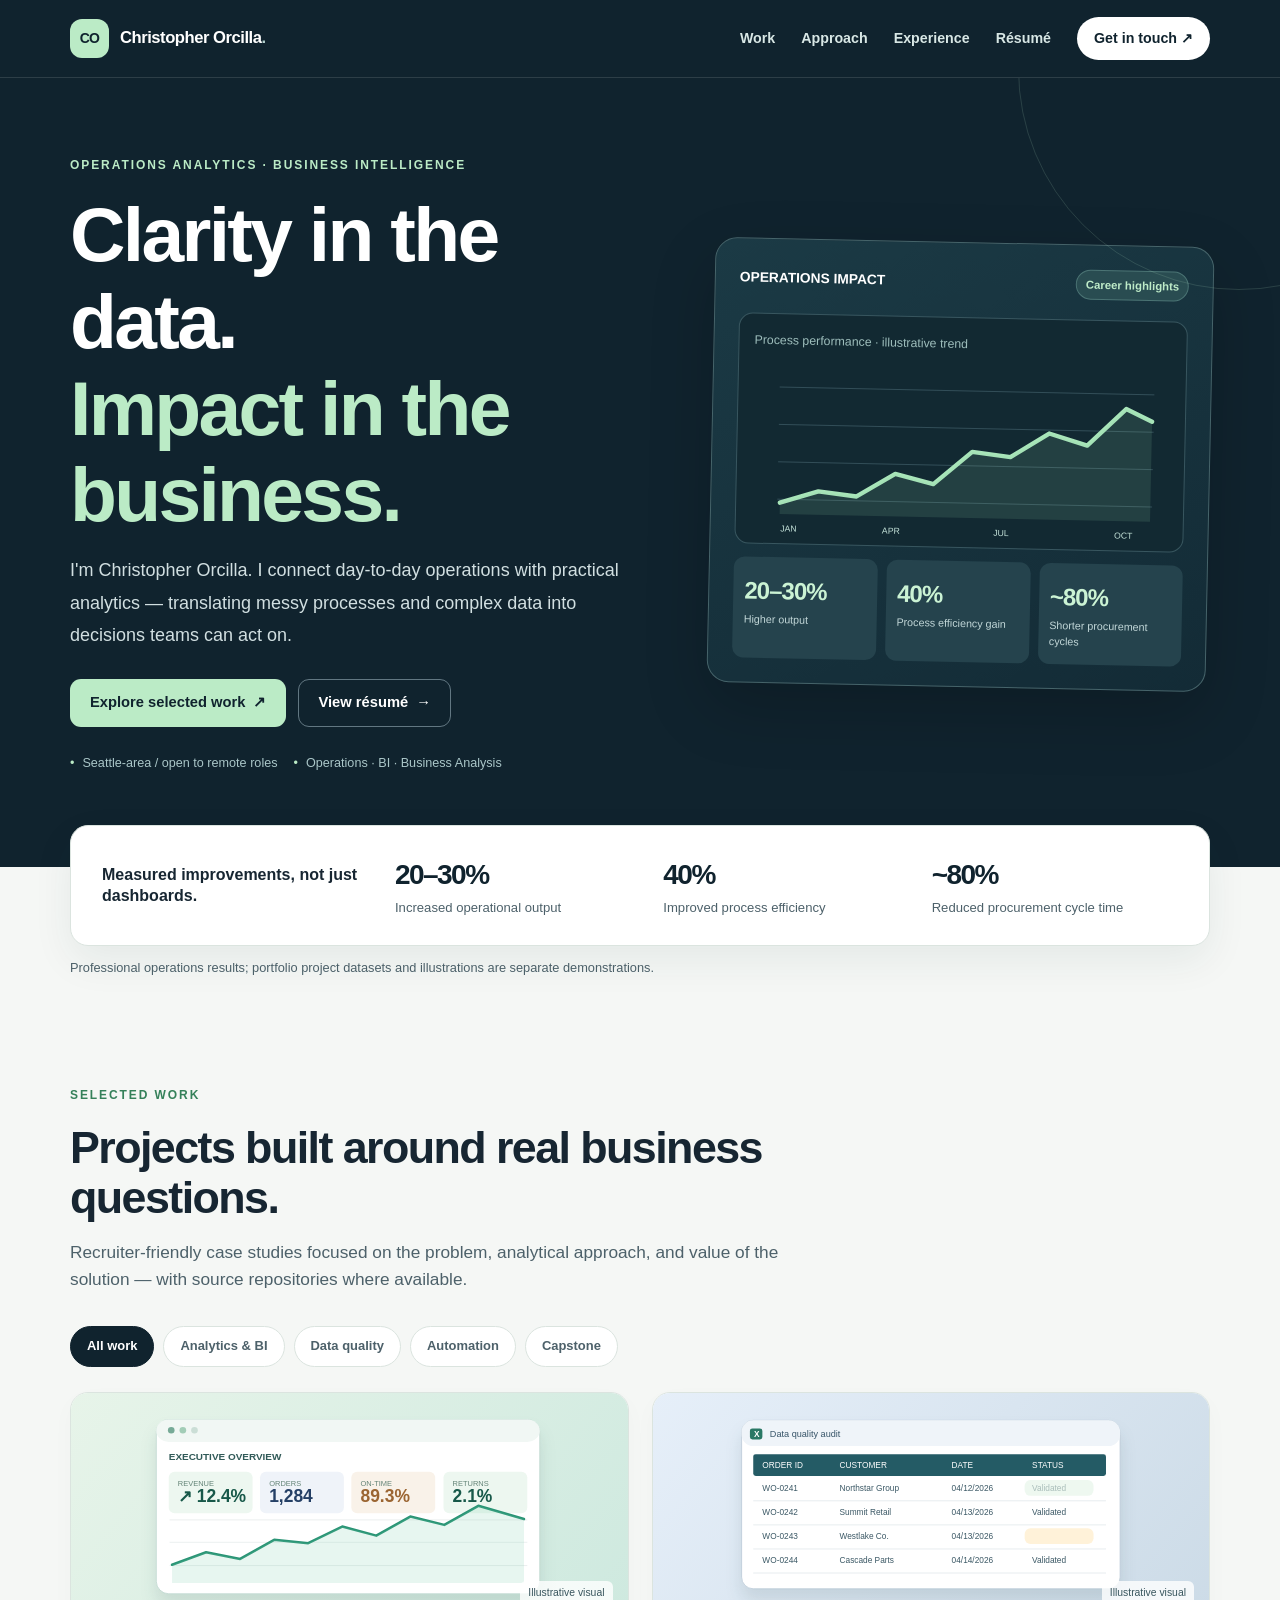
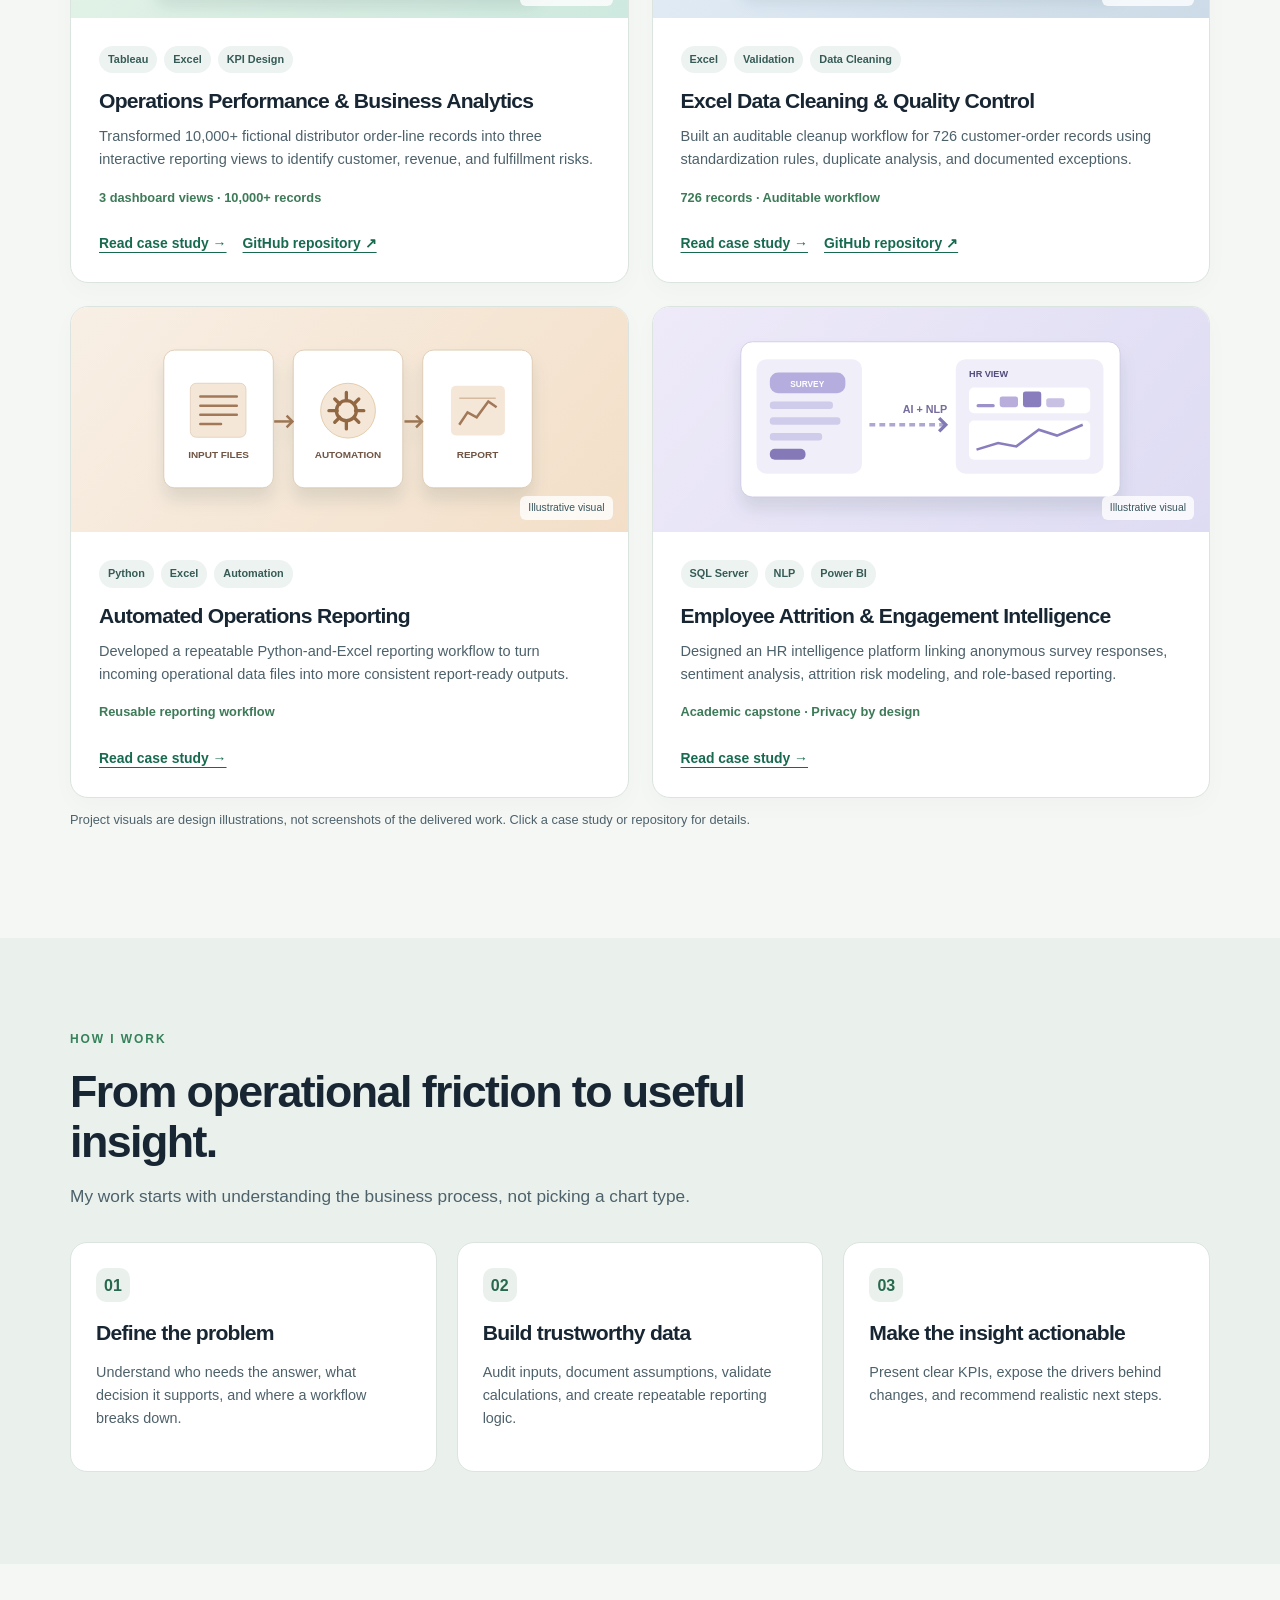
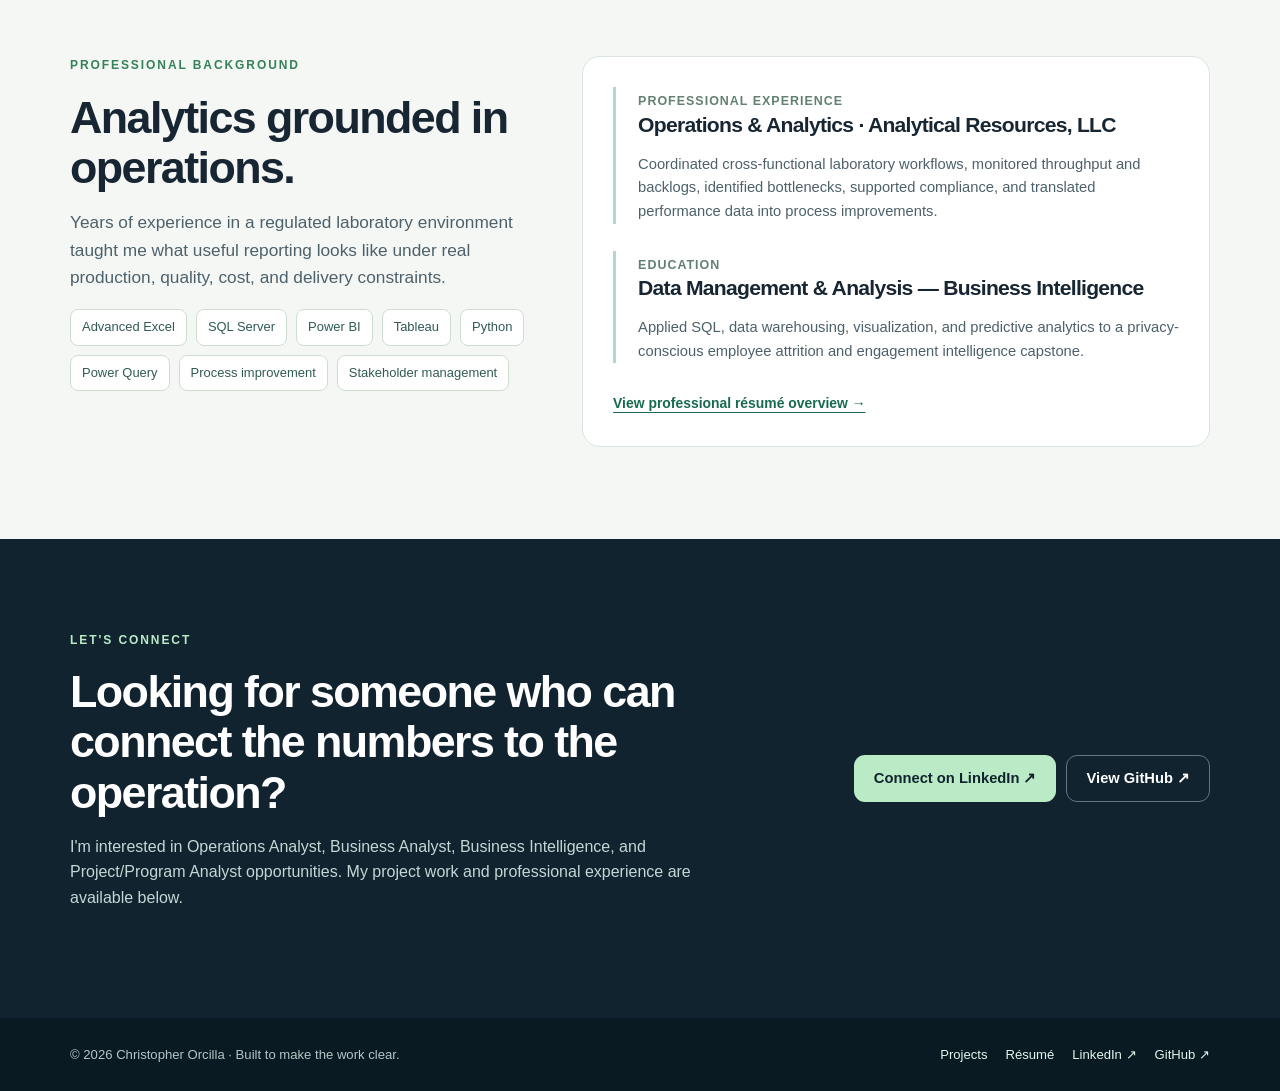
==== index.html @ 59e678e9 "Add files via upload" ====
<!doctype html><html lang="en"><head><meta charset="utf-8"><meta name="viewport" content="width=device-width, initial-scale=1"><meta name="theme-color" content="#10232e"><meta name="description" content="Christopher Orcilla — operations analytics, business intelligence, data quality, and automation case studies. Explore projects, experience, and career impact."><meta property="og:title" content="Christopher Orcilla | Operations Analytics &amp; BI Portfolio"><meta property="og:description" content="Christopher Orcilla — operations analytics, business intelligence, data quality, and automation case studies. Explore projects, experience, and career impact."><meta property="og:type" content="website"><meta property="og:image" content="https://christopherorcilla.github.io/assets/social-preview.png"><meta name="twitter:card" content="summary_large_image"><link rel="icon" href="assets/favicon.svg" type="image/svg+xml"><link rel="stylesheet" href="assets/style.css"><title>Christopher Orcilla | Operations Analytics &amp; BI Portfolio</title></head><body><a class="skip-link" href="#main">Skip to content</a><header class="site-header"><div class="wrap header-inner"><a class="brand" href="index.html" aria-label="Christopher Orcilla homepage"><span class="brand-mark">CO</span><span class="brand-name">Christopher Orcilla<span style="color:#b2cfcc">.</span></span></a><nav class="desktop-nav" aria-label="Main navigation"><a href="index.html#work">Work</a><a href="index.html#approach">Approach</a><a href="index.html#experience">Experience</a><a href="resume.html">Résumé</a><a class="nav-contact" href="index.html#contact">Get in touch ↗</a></nav><button class="menu-toggle" type="button" data-menu-button aria-expanded="false" aria-controls="mobile-menu" aria-label="Open navigation">☰ Menu</button></div><nav id="mobile-menu" class="mobile-nav" aria-label="Mobile navigation" data-mobile-nav hidden><div class="wrap"><a href="index.html#work">Work</a><a href="index.html#approach">Approach</a><a href="index.html#experience">Experience</a><a href="resume.html">Résumé</a><a href="index.html#contact">Get in touch</a></div></nav></header><main id="main"><section class="hero"><div class="wrap hero-grid"><div><p class="eyebrow light">Operations analytics · Business intelligence</p><h1>Clarity in the data.<br><span class="accent">Impact in the business.</span></h1><p class="hero-lede">I'm Christopher Orcilla. I connect day-to-day operations with practical analytics — translating messy processes and complex data into decisions teams can act on.</p><div class="hero-actions"><a class="btn btn-mint" href="#work">Explore selected work <span aria-hidden="true">↗</span></a><a class="btn btn-outline" href="resume.html">View résumé <span aria-hidden="true">→</span></a></div><div class="hero-meta"><span>Seattle-area / open to remote roles</span><span>Operations · BI · Business Analysis</span></div></div><div class="insights-panel" aria-label="Professional impact snapshot"><div class="panel-head"><span>OPERATIONS IMPACT</span><span class="panel-badge">Career highlights</span></div><div class="panel-chart"><div class="panel-caption">Process performance · illustrative trend</div><svg viewBox="0 0 480 205" aria-label="Illustrative line chart showing improving operational output" role="img" xmlns="http://www.w3.org/2000/svg"><g stroke="#37545e" stroke-width="1"><path d="M30 32H461M30 75H461M30 118H461M30 161H461"/></g><path d="M33 165L77 151L121 156L165 129L209 140L253 102L297 107L341 79L385 92L429 49L459 63" fill="none" stroke="#a8e5b9" stroke-width="5" stroke-linecap="round" stroke-linejoin="round"/><path d="M33 165L77 151L121 156L165 129L209 140L253 102L297 107L341 79L385 92L429 49L459 63V178H33Z" fill="#8ccfa5" opacity=".14"/><g fill="#c5e3da" font-size="10" font-family="Arial"><text x="34" y="198">JAN</text><text x="151" y="198">APR</text><text x="279" y="198">JUL</text><text x="418" y="198">OCT</text></g></svg></div><div class="panel-stats"><div class="panel-stat"><strong>20–30%</strong><span>Higher output</span></div><div class="panel-stat"><strong>40%</strong><span>Process efficiency gain</span></div><div class="panel-stat"><strong>~80%</strong><span>Shorter procurement cycles</span></div></div></div></div></section>
<div class="wrap"><div class="impact-strip" aria-label="Professional impact metrics"><div class="impact-intro">Measured improvements, not just dashboards.</div><div class="impact-unit"><strong>20–30%</strong><span>Increased operational output</span></div><div class="impact-unit"><strong>40%</strong><span>Improved process efficiency</span></div><div class="impact-unit"><strong>~80%</strong><span>Reduced procurement cycle time</span></div></div><p class="muted-note">Professional operations results; portfolio project datasets and illustrations are separate demonstrations.</p></div>
<section class="section" id="work"><div class="wrap"><div class="section-head"><p class="eyebrow">Selected work</p><h2>Projects built around real business questions.</h2><p class="section-lede">Recruiter-friendly case studies focused on the problem, analytical approach, and value of the solution — with source repositories where available.</p></div><div class="filters" role="group" aria-label="Filter portfolio projects"><button class="filter" type="button" data-filter="all" aria-pressed="true">All work</button><button class="filter" type="button" data-filter="analytics" aria-pressed="false">Analytics & BI</button><button class="filter" type="button" data-filter="quality" aria-pressed="false">Data quality</button><button class="filter" type="button" data-filter="automation" aria-pressed="false">Automation</button><button class="filter" type="button" data-filter="capstone" aria-pressed="false">Capstone</button></div><div class="project-grid"><article class="project-card" data-category="analytics"><div class="project-art art-tableau"><svg viewBox="0 0 510 225" role="img" aria-label="Conceptual executive KPI dashboard illustration" xmlns="http://www.w3.org/2000/svg"><rect x="23" y="9" width="462" height="210" rx="15" fill="#fff" stroke="#c0d9d1"/><rect x="23" y="9" width="462" height="27" rx="15" fill="#f1f7f4"/><circle cx="41" cy="22" r="4" fill="#77aa97"/><circle cx="55" cy="22" r="4" fill="#a3cdb7"/><circle cx="69" cy="22" r="4" fill="#cbded6"/><text x="38" y="58" font-family="Arial,sans-serif" font-size="12" fill="#315a58" font-weight="bold">EXECUTIVE OVERVIEW</text><g font-family="Arial,sans-serif"><rect x="38" y="72" width="101" height="50" rx="7" fill="#edf7f0"/><text x="49" y="89" font-size="9" fill="#648477">REVENUE</text><text x="49" y="109" font-size="21" fill="#175849" font-weight="bold">↗ 12.4%</text><rect x="148" y="72" width="101" height="50" rx="7" fill="#eff3f9"/><text x="159" y="89" font-size="9" fill="#648477">ORDERS</text><text x="159" y="109" font-size="21" fill="#243f65" font-weight="bold">1,284</text><rect x="258" y="72" width="101" height="50" rx="7" fill="#f9f2e9"/><text x="269" y="89" font-size="9" fill="#648477">ON-TIME</text><text x="269" y="109" font-size="21" fill="#9b6532" font-weight="bold">89.3%</text><rect x="369" y="72" width="101" height="50" rx="7" fill="#edf7f0"/><text x="380" y="89" font-size="9" fill="#648477">RETURNS</text><text x="380" y="109" font-size="21" fill="#175849" font-weight="bold">2.1%</text></g><path d="M39 185H470M39 157H470M39 130H470" stroke="#e7ecec" stroke-width="1"/><path d="M42 184L83 169L124 177L165 154L206 158L247 138L288 149L329 126L370 136L411 113L466 129" stroke="#2a9475" fill="none" stroke-width="3" stroke-linejoin="round" stroke-linecap="round"/><path d="M42 184L83 169L124 177L165 154L206 158L247 138L288 149L329 126L370 136L411 113L466 129V206H42Z" fill="#74c9a4" opacity=".17"/></svg><span class="art-note">Illustrative visual</span></div><div class="project-body"><div class="pill-row"><span class="pill">Tableau</span><span class="pill">Excel</span><span class="pill">KPI Design</span></div><h3>Operations Performance &amp; Business Analytics</h3><p>Transformed 10,000+ fictional distributor order-line records into three interactive reporting views to identify customer, revenue, and fulfillment risks.</p><div class="project-meta">3 dashboard views · 10,000+ records</div><div class="card-actions"><a class="text-link" href="projects/operations-dashboard.html">Read case study →</a><a class="text-link" href="https://github.com/ChristopherOrcilla/OperationsPerformanceDashboardAnalytics" target="_blank" rel="noopener noreferrer">GitHub repository ↗</a></div></div></article><article class="project-card" data-category="quality analytics"><div class="project-art art-excel"><svg viewBox="0 0 510 225" role="img" aria-label="Conceptual spreadsheet data validation illustration" xmlns="http://www.w3.org/2000/svg"><rect x="27" y="10" width="456" height="203" rx="14" fill="#fff" stroke="#bbcad7"/><rect x="27" y="10" width="456" height="31" rx="14" fill="#eff4f9"/><rect x="37" y="20" width="15" height="13" rx="3" fill="#2a7865"/><text x="42" y="30" font-size="10" font-family="Arial" font-weight="bold" fill="#fff">X</text><text x="61" y="30" fill="#375468" font-size="11" font-family="Arial">Data quality audit</text><g font-family="Arial,sans-serif" font-size="10"><rect x="41" y="51" width="425" height="26" rx="3" fill="#245b65"/><text x="52" y="68" fill="#fff">ORDER ID</text><text x="145" y="68" fill="#fff">CUSTOMER</text><text x="280" y="68" fill="#fff">DATE</text><text x="377" y="68" fill="#fff">STATUS</text><g fill="#3b5865"><text x="52" y="95">WO-0241</text><text x="145" y="95">Northstar Group</text><text x="280" y="95">04/12/2026</text><text x="377" y="95">Validated</text><text x="52" y="124">WO-0242</text><text x="145" y="124">Summit Retail</text><text x="280" y="124">04/13/2026</text><text x="377" y="124">Validated</text><text x="52" y="153">WO-0243</text><text x="145" y="153">Westlake Co.</text><text x="280" y="153">04/13/2026</text><text x="377" y="153">Review</text><text x="52" y="182">WO-0244</text><text x="145" y="182">Cascade Parts</text><text x="280" y="182">04/14/2026</text><text x="377" y="182">Validated</text></g></g><path d="M41 107H466M41 136H466M41 165H466M41 194H466" stroke="#e3e9ec"/><rect x="368" y="140" width="83" height="19" rx="7" fill="#fff2d9"/><rect x="368" y="82" width="83" height="19" rx="7" fill="#e5f4e9" opacity=".65"/></svg><span class="art-note">Illustrative visual</span></div><div class="project-body"><div class="pill-row"><span class="pill">Excel</span><span class="pill">Validation</span><span class="pill">Data Cleaning</span></div><h3>Excel Data Cleaning &amp; Quality Control</h3><p>Built an auditable cleanup workflow for 726 customer-order records using standardization rules, duplicate analysis, and documented exceptions.</p><div class="project-meta">726 records · Auditable workflow</div><div class="card-actions"><a class="text-link" href="projects/excel-data-cleaning.html">Read case study →</a><a class="text-link" href="https://github.com/ChristopherOrcilla/ExcelDataCleaning" target="_blank" rel="noopener noreferrer">GitHub repository ↗</a></div></div></article><article class="project-card" data-category="automation"><div class="project-art art-automation"><svg viewBox="0 0 510 225" role="img" aria-label="Conceptual scheduled reporting pipeline illustration" xmlns="http://www.w3.org/2000/svg"><rect x="32" y="29" width="132" height="166" rx="13" fill="#fff" stroke="#dac5ac"/><rect x="188" y="29" width="132" height="166" rx="13" fill="#fff" stroke="#dac5ac"/><rect x="344" y="29" width="132" height="166" rx="13" fill="#fff" stroke="#dac5ac"/><g font-family="Arial,sans-serif" fill="#6f5443" text-anchor="middle" font-size="12" font-weight="bold"><text x="98" y="159">INPUT FILES</text><text x="254" y="159">AUTOMATION</text><text x="410" y="159">REPORT</text></g><g stroke="#9c7553" stroke-width="3" fill="none"><path d="M165 115H187"/><path d="M180 108L187 115L180 122"/><path d="M322 115H343"/><path d="M336 108L343 115L336 122"/></g><rect x="64" y="69" width="67" height="65" rx="7" fill="#f5e7d7" stroke="#e3ceba"/><path d="M76 85H120M76 96H120M76 107H120M76 118H101" stroke="#a27958" stroke-width="3" stroke-linecap="round"/><circle cx="254" cy="102" r="33" fill="#f5e7d7" stroke="#dfc5a3"/><path d="M252 80L252 90M252 114L252 124M231 102H241M263 102H273M238 88L244 94M261 110L267 116M238 116L244 110M261 94L267 88" stroke="#926843" stroke-width="4" stroke-linecap="round"/><circle cx="252" cy="102" r="12" stroke="#926843" stroke-width="4" fill="none"/><rect x="378" y="72" width="65" height="60" rx="6" fill="#f5e7d7"/><path d="M388 119L398 104L409 110L423 91L433 98" stroke="#a27958" stroke-width="3" fill="none"/><path d="M388 87H432" stroke="#d6baa0" stroke-width="2"/></svg><span class="art-note">Illustrative visual</span></div><div class="project-body"><div class="pill-row"><span class="pill">Python</span><span class="pill">Excel</span><span class="pill">Automation</span></div><h3>Automated Operations Reporting</h3><p>Developed a repeatable Python-and-Excel reporting workflow to turn incoming operational data files into more consistent report-ready outputs.</p><div class="project-meta">Reusable reporting workflow</div><div class="card-actions"><a class="text-link" href="projects/automated-reporting.html">Read case study →</a></div></div></article><article class="project-card" data-category="analytics capstone"><div class="project-art art-capstone"><svg viewBox="0 0 510 225" role="img" aria-label="Conceptual engagement and attrition intelligence pipeline illustration" xmlns="http://www.w3.org/2000/svg"><rect x="26" y="19" width="457" height="187" rx="14" fill="#fff" stroke="#cbc8e4"/><g font-family="Arial,sans-serif"><rect x="45" y="40" width="127" height="138" rx="12" fill="#f0eef9"/><rect x="61" y="56" width="91" height="25" rx="10" fill="#b5addd"/><text x="106" y="73" text-anchor="middle" font-size="10" fill="#fff" font-weight="bold">SURVEY</text><rect x="61" y="91" width="76" height="9" rx="4" fill="#cfcbea"/><rect x="61" y="110" width="85" height="9" rx="4" fill="#cfcbea"/><rect x="61" y="129" width="63" height="9" rx="4" fill="#cfcbea"/><rect x="61" y="148" width="43" height="13" rx="6" fill="#857ab7"/><text x="221" y="105" font-size="13" fill="#766c9d" font-weight="bold">AI + NLP</text><path d="M181 119H272" stroke="#aea7d3" stroke-width="4" stroke-dasharray="7 5"/><path d="M265 111L273 119L265 127" stroke="#8179b4" stroke-width="4" fill="none"/><rect x="285" y="40" width="178" height="138" rx="12" fill="#f0eef9"/><text x="301" y="61" font-size="11" font-weight="bold" fill="#514d7d">HR VIEW</text><rect x="301" y="74" width="146" height="31" rx="6" fill="#fff"/><rect x="310" y="94" width="22" height="4" rx="2" fill="#9c91ca"/><rect x="338" y="85" width="22" height="13" rx="3" fill="#b8addb"/><rect x="366" y="79" width="22" height="19" rx="3" fill="#8a7dbd"/><rect x="394" y="87" width="22" height="11" rx="3" fill="#c9c1e4"/><rect x="301" y="114" width="146" height="47" rx="6" fill="#fff"/><path d="M310 149L336 141L358 145L385 125L407 132L438 119" fill="none" stroke="#8a7dbd" stroke-width="3"/></g></svg><span class="art-note">Illustrative visual</span></div><div class="project-body"><div class="pill-row"><span class="pill">SQL Server</span><span class="pill">NLP</span><span class="pill">Power BI</span></div><h3>Employee Attrition &amp; Engagement Intelligence</h3><p>Designed an HR intelligence platform linking anonymous survey responses, sentiment analysis, attrition risk modeling, and role-based reporting.</p><div class="project-meta">Academic capstone · Privacy by design</div><div class="card-actions"><a class="text-link" href="projects/attrition-intelligence.html">Read case study →</a></div></div></article></div><p class="muted-note">Project visuals are design illustrations, not screenshots of the delivered work. Click a case study or repository for details.</p></div></section>
<section class="section experience" id="approach"><div class="wrap"><div class="section-head"><p class="eyebrow">How I work</p><h2>From operational friction to useful insight.</h2><p class="section-lede">My work starts with understanding the business process, not picking a chart type.</p></div><div class="mini-grid"><div class="method-card"><div class="method-num">01</div><h3>Define the problem</h3><p>Understand who needs the answer, what decision it supports, and where a workflow breaks down.</p></div><div class="method-card"><div class="method-num">02</div><h3>Build trustworthy data</h3><p>Audit inputs, document assumptions, validate calculations, and create repeatable reporting logic.</p></div><div class="method-card"><div class="method-num">03</div><h3>Make the insight actionable</h3><p>Present clear KPIs, expose the drivers behind changes, and recommend realistic next steps.</p></div></div></div></section>
<section class="section" id="experience"><div class="wrap experience-grid"><div><p class="eyebrow">Professional background</p><h2>Analytics grounded in operations.</h2><p class="section-lede">Years of experience in a regulated laboratory environment taught me what useful reporting looks like under real production, quality, cost, and delivery constraints.</p><div class="skill-block"><span class="skill">Advanced Excel</span><span class="skill">SQL Server</span><span class="skill">Power BI</span><span class="skill">Tableau</span><span class="skill">Python</span><span class="skill">Power Query</span><span class="skill">Process improvement</span><span class="skill">Stakeholder management</span></div></div><div class="experience-content"><div class="exp-item"><span>Professional experience</span><h3>Operations & Analytics · Analytical Resources, LLC</h3><p>Coordinated cross-functional laboratory workflows, monitored throughput and backlogs, identified bottlenecks, supported compliance, and translated performance data into process improvements.</p></div><div class="exp-item"><span>Education</span><h3>Data Management & Analysis — Business Intelligence</h3><p>Applied SQL, data warehousing, visualization, and predictive analytics to a privacy-conscious employee attrition and engagement intelligence capstone.</p></div><a class="text-link" href="resume.html">View professional résumé overview →</a></div></div></section>
<section class="section contact" id="contact"><div class="wrap contact-grid"><div><p class="eyebrow">Let's connect</p><h2>Looking for someone who can connect the numbers to the operation?</h2><p>I'm interested in Operations Analyst, Business Analyst, Business Intelligence, and Project/Program Analyst opportunities. My project work and professional experience are available below.</p></div><div class="contact-actions"><a class="btn btn-mint" href="https://www.linkedin.com/in/christopher-orcilla-datascience" target="_blank" rel="noopener noreferrer">Connect on LinkedIn ↗</a><a class="btn btn-outline" href="https://github.com/ChristopherOrcilla" target="_blank" rel="noopener noreferrer">View GitHub ↗</a></div></div></section></main><footer class="footer"><div class="wrap footer-inner"><span>© <span data-year>2026</span> Christopher Orcilla · Built to make the work clear.</span><div class="footer-links"><a href="index.html#work">Projects</a><a href="resume.html">Résumé</a><a href="https://www.linkedin.com/in/christopher-orcilla-datascience" target="_blank" rel="noopener noreferrer">LinkedIn ↗</a><a href="https://github.com/ChristopherOrcilla" target="_blank" rel="noopener noreferrer">GitHub ↗</a></div></div></footer><script defer src="assets/site.js"></script></body></html>
---- assets/style.css ----
:root{--bg:#f5f7f5;--surface:#ffffff;--surface-2:#eaf1ec;--ink:#172632;--ink-muted:#4d616a;--line:#dbe4df;--deep:#10232e;--deep-2:#15303b;--mint:#bbebc6;--mint-2:#7ac99c;--amber:#eebd82;--radius:19px;--shadow:0 15px 40px rgba(21,51,56,.07)}
*{box-sizing:border-box}html{scroll-behavior:smooth}body{margin:0;background:var(--bg);color:var(--ink);font-family:Inter,ui-sans-serif,-apple-system,BlinkMacSystemFont,"Segoe UI",sans-serif;line-height:1.6;-webkit-font-smoothing:antialiased}a{color:inherit}a:focus-visible,button:focus-visible{outline:3px solid #40ab79;outline-offset:4px}button{font:inherit;cursor:pointer}svg{max-width:100%}img{max-width:100%}p{margin:0 0 16px}h1,h2,h3,h4{line-height:1.13;letter-spacing:-.035em;margin:0 0 16px}h1{font-size:clamp(2.9rem,6vw,5.5rem)}h2{font-size:clamp(2rem,3.5vw,3.2rem)}h3{font-size:1.32rem}h4{font-size:1rem}ul{padding-left:23px}.wrap{width:min(1140px,calc(100% - 48px));margin:auto}.skip-link{position:absolute;left:16px;top:-80px;background:#fff;color:#111;padding:10px 14px;z-index:99}.skip-link:focus{top:12px}.site-header{background:var(--deep);color:#fff;border-bottom:1px solid rgba(255,255,255,.12)}.header-inner{min-height:77px;display:flex;align-items:center;justify-content:space-between;gap:25px}.brand{display:inline-flex;gap:11px;align-items:center;text-decoration:none;font-weight:780;letter-spacing:-.03em}.brand-mark{height:39px;width:39px;display:grid;place-items:center;background:var(--mint);color:var(--deep);border-radius:12px;font-size:14px;letter-spacing:-.06em}.brand-name{font-size:1.04rem}.desktop-nav{display:flex;align-items:center;gap:26px}.desktop-nav a,.mobile-nav a{font-size:.89rem;font-weight:620;text-decoration:none;color:#d8e7e5;transition:color .15s}.desktop-nav a:hover,.mobile-nav a:hover{color:var(--mint)}.desktop-nav a.nav-contact{background:#fff;color:var(--deep);padding:10px 17px;border-radius:30px}.desktop-nav a.nav-contact:hover{background:var(--mint)}.menu-toggle{display:none;border:1px solid #46616d;border-radius:10px;color:#fff;background:transparent;padding:8px 12px}.mobile-nav{display:none}.eyebrow{font-size:.75rem;letter-spacing:.16em;text-transform:uppercase;font-weight:760;color:#35815a;margin:0 0 16px}.eyebrow.light{color:var(--mint)}.hero{background:var(--deep);color:#fff;position:relative;overflow:hidden}.hero:after{content:"";position:absolute;width:440px;height:440px;right:-180px;top:-230px;border:1px solid rgba(187,235,198,.15);border-radius:100%;pointer-events:none}.hero-grid{display:grid;grid-template-columns:1.07fr .93fr;align-items:center;gap:66px;min-height:590px;padding:78px 0 94px}.hero h1{max-width:690px}.hero h1 .accent{color:var(--mint)}.hero-lede{color:#d1dfe1;font-size:1.125rem;max-width:630px;line-height:1.8}.hero-actions{display:flex;flex-wrap:wrap;gap:12px;margin-top:28px}.btn{display:inline-flex;align-items:center;justify-content:center;gap:8px;text-decoration:none;font-size:.92rem;font-weight:750;border-radius:11px;padding:13px 19px;border:1px solid transparent;transition:transform .15s,background .15s,color .15s;line-height:1.3}.btn:hover{transform:translateY(-2px)}.btn-mint{background:var(--mint);color:var(--deep)}.btn-mint:hover{background:#d0f7d8}.btn-outline{color:#fff;border-color:#627782;background:transparent}.btn-outline:hover{background:#24404b}.btn-dark{color:#fff;background:var(--deep)}.btn-dark:hover{background:#23505b}.btn-plain{background:#fff;color:var(--deep);border-color:var(--line)}.btn-plain:hover{background:var(--surface-2)}.hero-meta{display:flex;gap:16px;flex-wrap:wrap;margin-top:26px;color:#aac6c8;font-size:.79rem}.hero-meta span:before{content:"•";padding-right:8px;color:var(--mint)}.insights-panel{background:linear-gradient(154deg,#1b3a45,#132b36);border:1px solid #46646a;box-shadow:0 24px 64px rgba(0,0,0,.19);border-radius:22px;padding:24px;transform:rotate(1.2deg)}.panel-head{display:flex;align-items:center;justify-content:space-between;font-size:.86rem;font-weight:730;margin-bottom:20px}.panel-badge{background:#294c51;border:1px solid #4b7474;color:#beebc8;font-size:.71rem;border-radius:30px;padding:5px 9px}.panel-chart{background:#122932;border:1px solid #38565f;border-radius:14px;padding:17px 15px 6px}.panel-caption{font-size:.77rem;color:#9ebebc}.panel-chart svg{display:block;width:100%;height:auto;margin-top:8px}.panel-stats{display:grid;grid-template-columns:repeat(3,1fr);gap:9px;margin-top:13px}.panel-stat{background:#25434d;border-radius:11px;padding:15px 11px}.panel-stat strong{display:block;font-size:1.5rem;letter-spacing:-.04em;color:#cbf3d4;white-space:nowrap}.panel-stat span{display:block;font-size:.67rem;color:#c2d7d8;line-height:1.5}.section{padding:92px 0}.section-sm{padding:60px 0}.section-head{max-width:730px;margin-bottom:32px}.section-lede{font-size:1.08rem;color:var(--ink-muted);max-width:800px}.impact-strip{margin-top:-42px;position:relative;z-index:2;background:var(--surface);border:1px solid var(--line);border-radius:18px;padding:27px 31px;display:grid;grid-template-columns:1.1fr repeat(3,1fr);gap:22px;box-shadow:var(--shadow)}.impact-strip .impact-intro{display:flex;align-items:center;font-weight:760;line-height:1.35}.impact-unit strong{display:block;font-size:1.75rem;color:var(--deep);letter-spacing:-.055em}.impact-unit span{display:block;color:var(--ink-muted);font-size:.82rem;line-height:1.55}.muted-note{font-size:.8rem;color:var(--ink-muted);margin-top:12px}.filters{display:flex;flex-wrap:wrap;gap:9px;margin-bottom:25px}.filter{border:1px solid var(--line);border-radius:30px;background:#fff;color:var(--ink-muted);padding:9px 16px;font-size:.81rem;font-weight:700}.filter[aria-pressed="true"],.filter:hover{background:var(--deep);border-color:var(--deep);color:#fff}.project-grid{display:grid;grid-template-columns:repeat(2,minmax(0,1fr));gap:23px}.project-card{border:1px solid var(--line);background:#fff;border-radius:18px;overflow:hidden;box-shadow:0 8px 24px rgba(20,50,47,.025);display:flex;flex-direction:column}.project-art{height:225px;display:grid;place-items:center;overflow:hidden;position:relative}.project-art svg{width:88%;height:83%;filter:drop-shadow(0 12px 8px rgba(8,46,49,.1))}.art-tableau{background:linear-gradient(130deg,#e7f4e9,#cee9df)}.art-excel{background:linear-gradient(130deg,#e6eff9,#ccdbe7)}.art-automation{background:linear-gradient(130deg,#f8efe5,#f3dfc8)}.art-capstone{background:linear-gradient(130deg,#eeeaf9,#dedcf3)}.art-note{position:absolute;bottom:12px;right:15px;font-size:.65rem;color:#39565e;background:rgba(255,255,255,.8);padding:4px 8px;border-radius:6px}.project-body{padding:28px;display:flex;flex-direction:column;flex:1}.pill-row{display:flex;gap:7px;flex-wrap:wrap;margin:0 0 16px}.pill{display:inline-flex;align-items:center;background:#edf3f0;color:#365b56;font-size:.68rem;font-weight:740;padding:5px 9px;border-radius:30px;white-space:nowrap}.project-card p{font-size:.91rem;color:var(--ink-muted)}.project-card h3{margin-bottom:12px}.project-meta{font-size:.8rem;font-weight:680;color:#3d7a58;margin-bottom:17px}.card-actions{display:flex;flex-wrap:wrap;gap:16px;margin-top:auto;padding-top:7px}.text-link{font-size:.87rem;font-weight:800;color:#176a50;text-decoration:underline;text-underline-offset:4px}.text-link:hover{color:#104d3c}.mini-grid{display:grid;grid-template-columns:repeat(3,minmax(0,1fr));gap:20px}.method-card{border:1px solid var(--line);background:var(--surface);padding:25px;border-radius:17px}.method-num{display:grid;place-items:center;width:34px;height:34px;background:var(--surface-2);color:#27694e;font-weight:800;border-radius:10px;margin-bottom:19px}.method-card p{color:var(--ink-muted);font-size:.9rem}.experience{background:var(--surface-2)}.experience-grid{display:grid;grid-template-columns: .85fr 1.15fr;gap:48px;align-items:start}.experience-content{background:#fff;border:1px solid var(--line);padding:30px;border-radius:18px}.exp-item{border-left:3px solid #b0dac3;padding-left:22px;margin-bottom:27px}.exp-item:last-child{margin-bottom:0}.exp-item span{font-size:.78rem;text-transform:uppercase;letter-spacing:.08em;color:#638073;font-weight:800}.exp-item p{font-size:.92rem;color:var(--ink-muted)}.skill-block{display:flex;flex-wrap:wrap;gap:9px;margin-top:17px}.skill{border:1px solid #cdded1;background:#fff;color:#315a55;font-size:.81rem;padding:7px 11px;border-radius:8px}.contact{background:var(--deep);color:#fff}.contact-grid{display:grid;grid-template-columns:1fr auto;gap:24px;align-items:center}.contact p{color:#c3d8d6;max-width:680px}.contact .eyebrow{color:var(--mint)}.contact-actions{display:flex;gap:10px;flex-wrap:wrap}.footer{background:#091a23;color:#b2c7c6;padding:26px 0}.footer-inner{display:flex;gap:20px;align-items:center;justify-content:space-between;flex-wrap:wrap;font-size:.82rem}.footer a{color:#e1f6eb;text-decoration:none}.footer a:hover{text-decoration:underline}.footer-links{display:flex;gap:18px;flex-wrap:wrap}.detail-top{background:var(--deep);color:#fff;padding:65px 0 76px}.back-link{color:#c7ebd5;text-decoration:none;font-weight:680;font-size:.87rem}.detail-top .eyebrow{margin-top:29px}.detail-top h1{font-size:clamp(2.5rem,5.6vw,4.4rem);max-width:890px}.detail-top p{color:#d1e0e1;max-width:830px;font-size:1.08rem}.detail-tags{display:flex;gap:9px;flex-wrap:wrap;margin-top:20px}.detail-tags .pill{background:#294852;color:#dcf3e4}.detail-layout{display:grid;grid-template-columns:minmax(0,1fr) 300px;gap:60px;align-items:start}.detail-main h2{font-size:1.65rem;margin:44px 0 15px}.detail-main h2:first-child{margin-top:0}.detail-main p,.detail-main li{color:var(--ink-muted)}.detail-main ul li{margin-bottom:9px}.detail-aside{background:#fff;border:1px solid var(--line);border-radius:16px;padding:24px;position:sticky;top:24px}.detail-aside h3{font-size:1.09rem}.fact{border-top:1px solid var(--line);padding-top:13px;margin-top:13px}.fact b{display:block;font-size:.72rem;color:#557469;text-transform:uppercase;letter-spacing:.08em}.fact span{font-size:.9rem;color:#20383f}.detail-illustration{background:#edf3ef;border:1px solid var(--line);border-radius:16px;padding:20px;display:grid;place-items:center;margin:25px 0 7px}.detail-illustration svg{height:230px;width:100%}.detail-illustration figcaption{font-size:.77rem;color:var(--ink-muted);margin-top:8px}.callout{border-left:4px solid #77b38d;background:#e9f4ec;padding:20px 24px;border-radius:0 11px 11px 0;margin:28px 0}.callout p{margin-bottom:0}.other-projects{display:flex;align-items:center;justify-content:space-between;gap:15px;flex-wrap:wrap;border-top:1px solid var(--line);padding-top:28px;margin-top:52px}.resume-page{max-width:870px;background:#fff;padding:60px;box-shadow:var(--shadow);border:1px solid var(--line);margin:55px auto;border-radius:12px}.resume-header{display:flex;justify-content:space-between;gap:20px;align-items:start;border-bottom:2px solid #1a393c;padding-bottom:25px}.resume-header h1{font-size:2.5rem;margin-bottom:4px}.resume-section{padding-top:25px}.resume-section h2{font-size:1.07rem;text-transform:uppercase;letter-spacing:.1em;color:#246b55;margin-bottom:13px}.resume-role{display:flex;justify-content:space-between;gap:16px;flex-wrap:wrap;margin-top:21px}.resume-role h3{font-size:1.06rem;margin-bottom:4px}.resume-page li{font-size:.9rem}.resume-page p{font-size:.92rem;color:var(--ink-muted)}.resume-toolbar{display:flex;align-items:center;justify-content:space-between;gap:16px;padding-top:23px;flex-wrap:wrap}.not-found{text-align:center;padding:130px 0}.not-found h1{font-size:5rem;color:#40795c}.hidden,[hidden]{display:none!important}
@media(max-width:900px){.hero-grid{gap:30px;grid-template-columns:1fr;min-height:unset;padding:70px 0 100px}.hero .insights-panel{max-width:560px;width:100%;transform:none}.impact-strip{grid-template-columns:repeat(3,1fr)}.impact-intro{grid-column:1/-1}.experience-grid{grid-template-columns:1fr}.detail-layout{grid-template-columns:1fr}.detail-aside{position:static}.contact-grid{grid-template-columns:1fr}.mini-grid{grid-template-columns:1fr}}
@media(max-width:620px){.wrap{width:min(100% - 32px,1140px)}.header-inner{min-height:68px}.desktop-nav{display:none}.menu-toggle{display:inline-flex;align-items:center;gap:7px}.mobile-nav{display:block;border-top:1px solid #35525d}.mobile-nav[hidden]{display:none}.mobile-nav a{display:block;padding:12px 0}.hero-grid{padding:56px 0 76px}.hero h1{font-size:clamp(2.75rem,12vw,4.2rem)}.hero-lede{font-size:1rem}.hero-meta{gap:7px 15px}.panel-stats{gap:6px}.panel-stat{padding:12px 8px}.panel-stat strong{font-size:1.15rem}.panel-stat span{font-size:.6rem}.impact-strip{grid-template-columns:1fr;gap:13px;margin-top:-28px;padding:21px}.impact-intro{grid-column:auto}.impact-unit{border-top:1px solid var(--line);padding-top:9px}.impact-unit strong{font-size:1.48rem}.section{padding:65px 0}.section-sm{padding:45px 0}.project-grid{grid-template-columns:1fr}.project-art{height:200px}.project-body{padding:23px}.experience-content{padding:22px}.contact-actions{flex-direction:column;align-items:flex-start}.detail-top{padding:42px 0 58px}.detail-top h1{font-size:2.65rem}.detail-illustration svg{height:180px}.resume-page{padding:24px;margin:20px auto}.resume-header{display:block}.resume-header .btn{margin-top:10px}.footer-inner{flex-direction:column;align-items:start}}
@media(prefers-reduced-motion:reduce){html{scroll-behavior:auto}*,*:before,*:after{transition:none!important;animation:none!important}}
@media print{.site-header,.footer,.resume-toolbar,.btn,.site-header,.contact{display:none!important}body{background:#fff;color:#111}.resume-page{max-width:100%;margin:0;padding:0;border:0;box-shadow:none}.resume-section{break-inside:avoid}.resume-header{border-color:#222}.resume-page p{color:#333}.wrap{width:100%}}
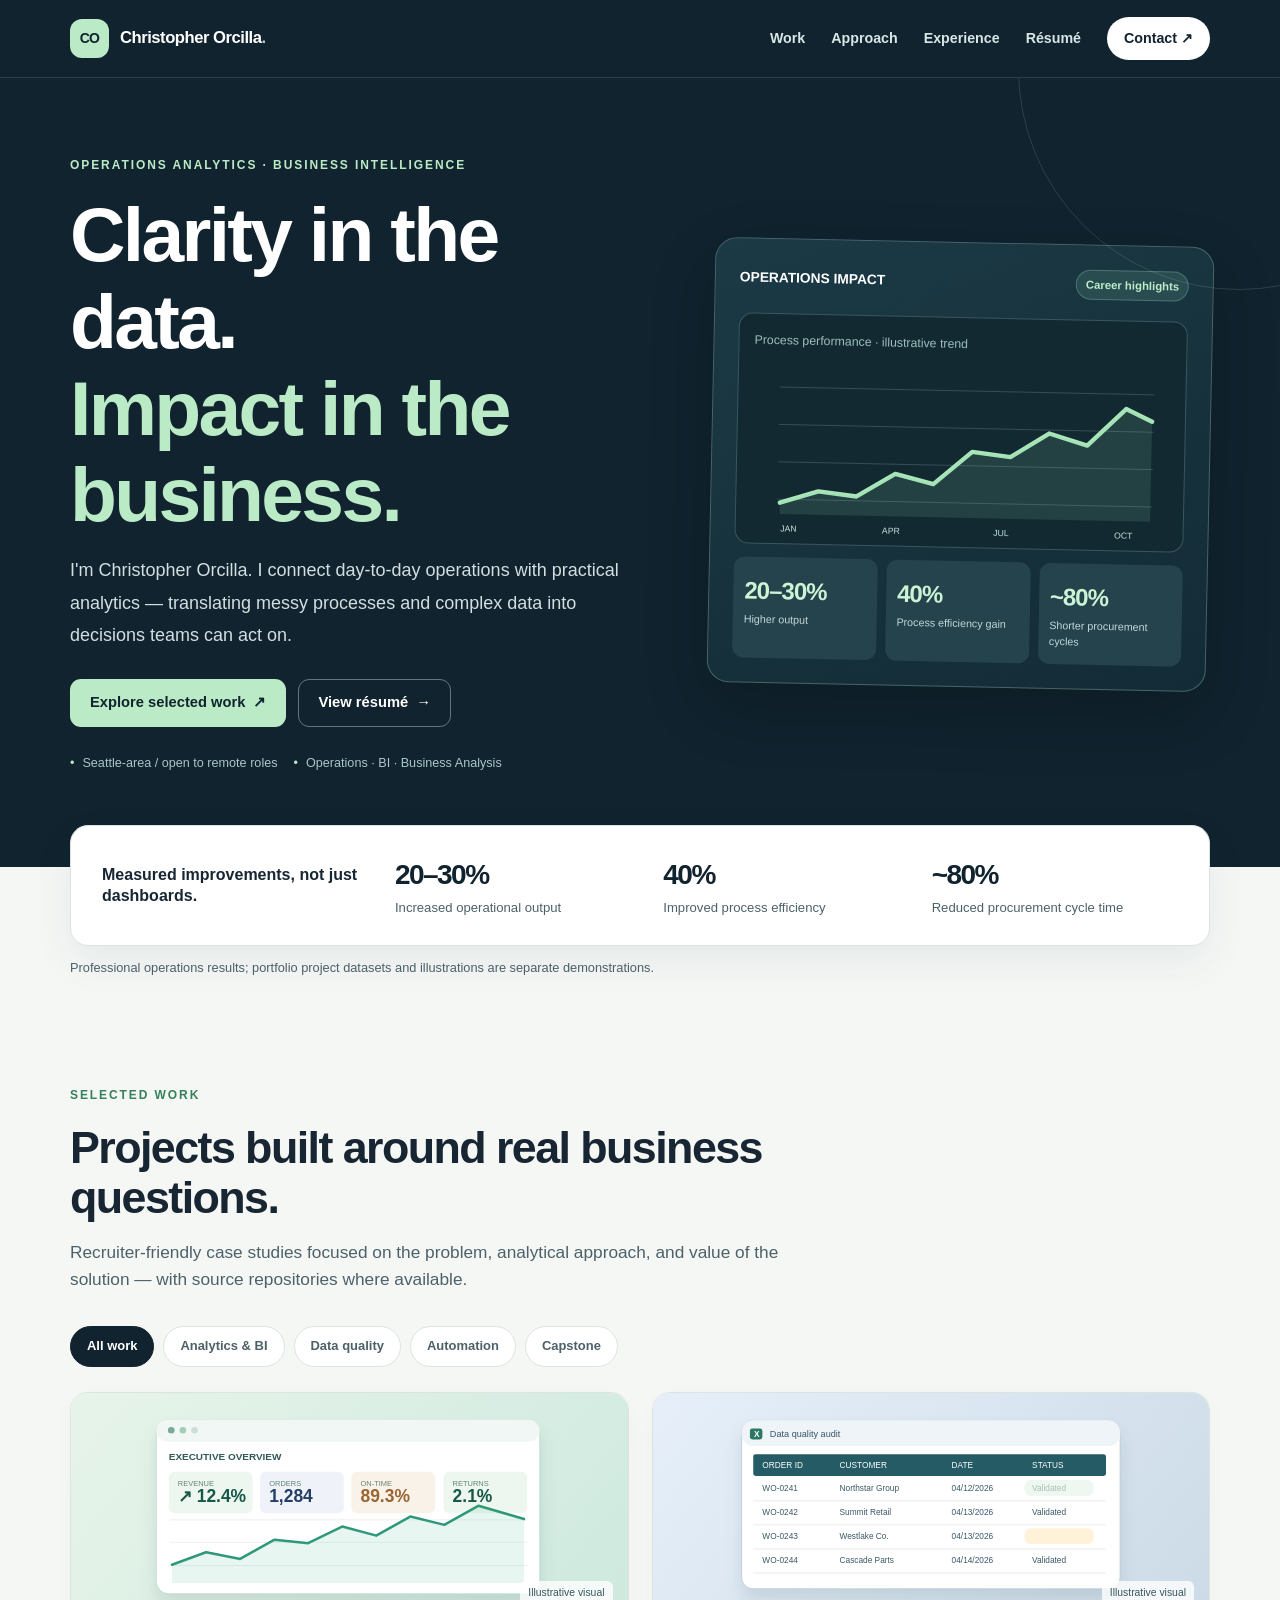
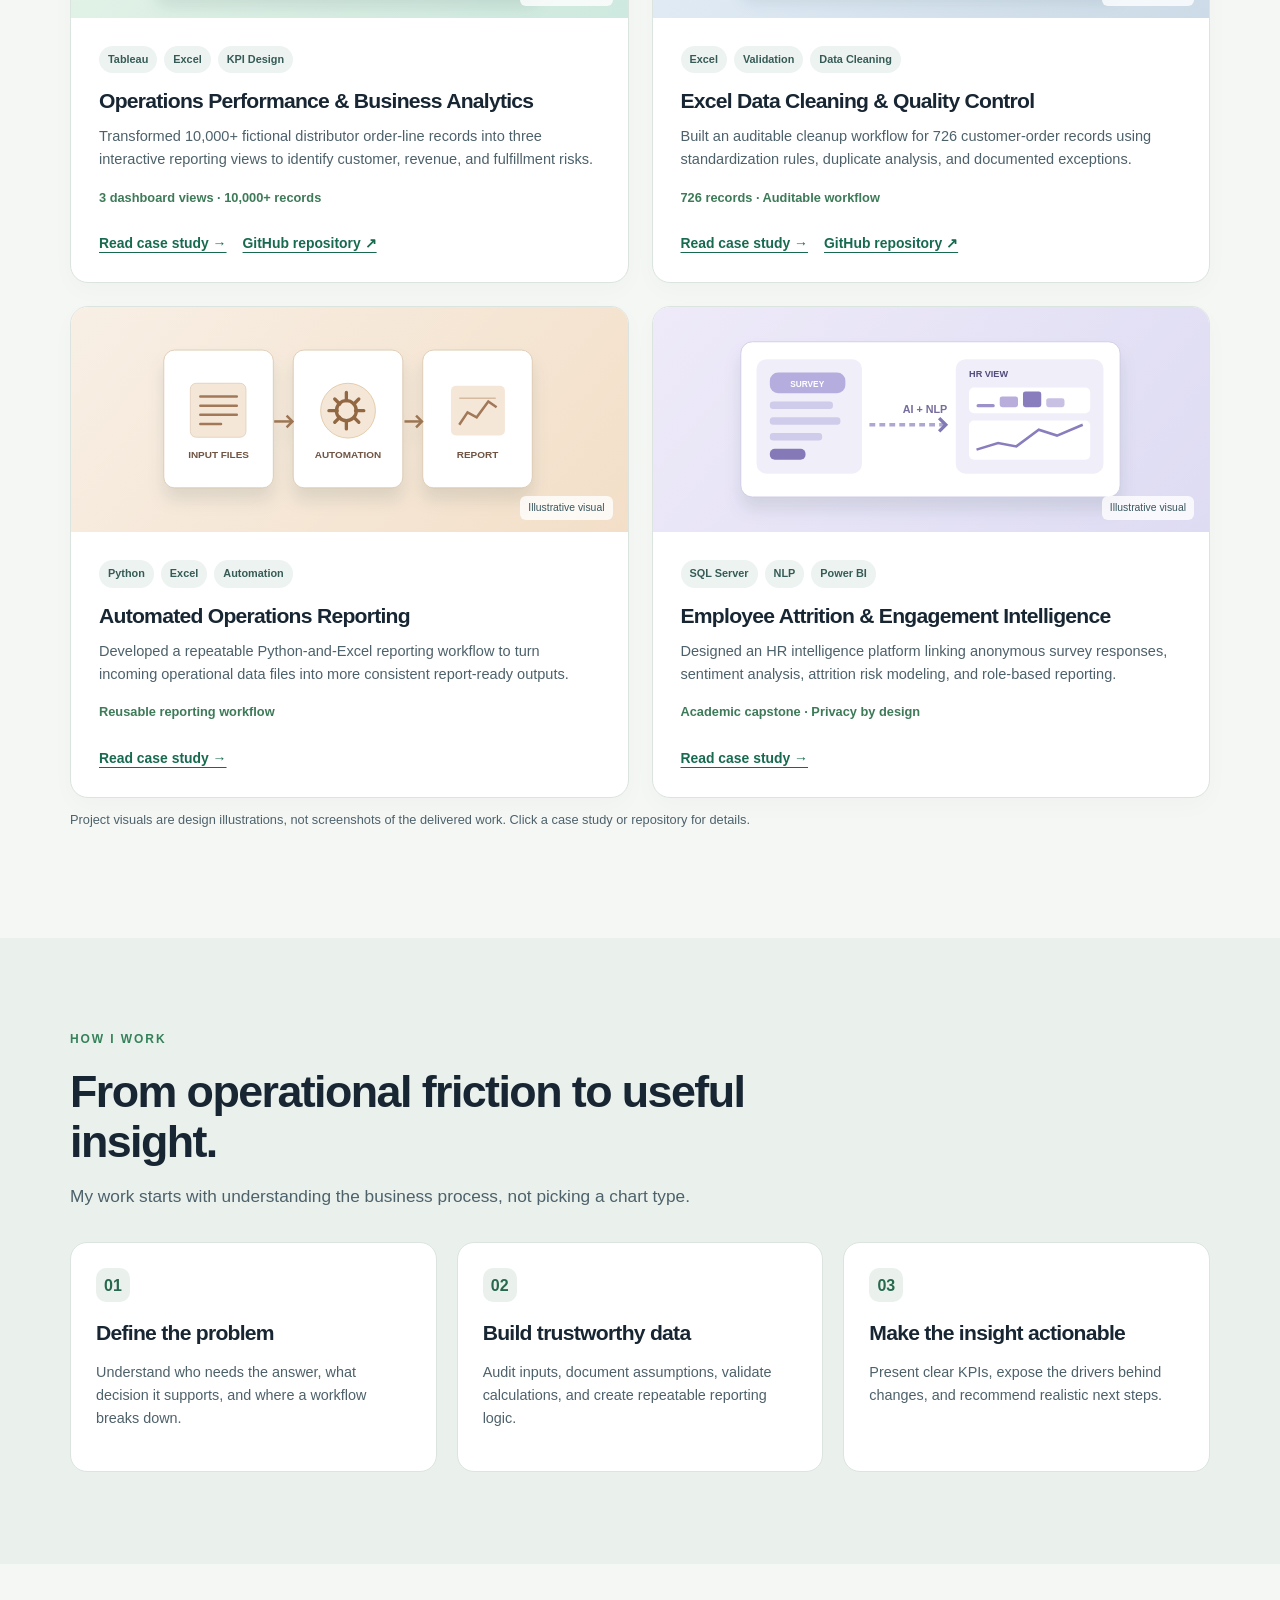
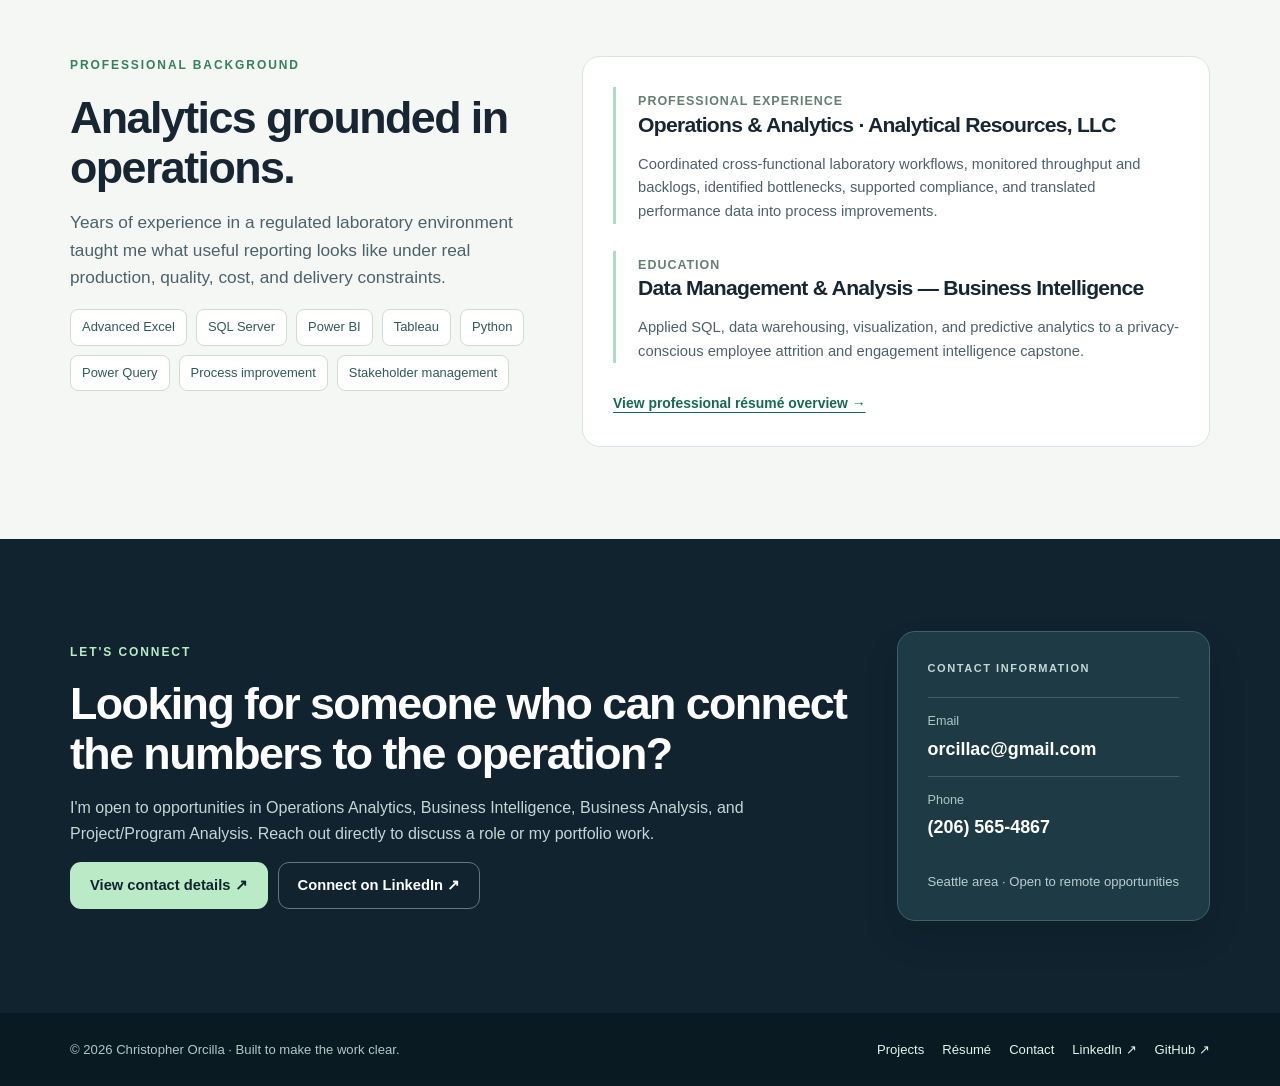
==== commit ea59e572: "Add files via upload" ====
--- a/index.html
+++ b/index.html
@@ -1,6 +1,24 @@
-<!doctype html><html lang="en"><head><meta charset="utf-8"><meta name="viewport" content="width=device-width, initial-scale=1"><meta name="theme-color" content="#10232e"><meta name="description" content="Christopher Orcilla — operations analytics, business intelligence, data quality, and automation case studies. Explore projects, experience, and career impact."><meta property="og:title" content="Christopher Orcilla | Operations Analytics &amp; BI Portfolio"><meta property="og:description" content="Christopher Orcilla — operations analytics, business intelligence, data quality, and automation case studies. Explore projects, experience, and career impact."><meta property="og:type" content="website"><meta property="og:image" content="https://christopherorcilla.github.io/assets/social-preview.png"><meta name="twitter:card" content="summary_large_image"><link rel="icon" href="assets/favicon.svg" type="image/svg+xml"><link rel="stylesheet" href="assets/style.css"><title>Christopher Orcilla | Operations Analytics &amp; BI Portfolio</title></head><body><a class="skip-link" href="#main">Skip to content</a><header class="site-header"><div class="wrap header-inner"><a class="brand" href="index.html" aria-label="Christopher Orcilla homepage"><span class="brand-mark">CO</span><span class="brand-name">Christopher Orcilla<span style="color:#b2cfcc">.</span></span></a><nav class="desktop-nav" aria-label="Main navigation"><a href="index.html#work">Work</a><a href="index.html#approach">Approach</a><a href="index.html#experience">Experience</a><a href="resume.html">Résumé</a><a class="nav-contact" href="index.html#contact">Get in touch ↗</a></nav><button class="menu-toggle" type="button" data-menu-button aria-expanded="false" aria-controls="mobile-menu" aria-label="Open navigation">☰ Menu</button></div><nav id="mobile-menu" class="mobile-nav" aria-label="Mobile navigation" data-mobile-nav hidden><div class="wrap"><a href="index.html#work">Work</a><a href="index.html#approach">Approach</a><a href="index.html#experience">Experience</a><a href="resume.html">Résumé</a><a href="index.html#contact">Get in touch</a></div></nav></header><main id="main"><section class="hero"><div class="wrap hero-grid"><div><p class="eyebrow light">Operations analytics · Business intelligence</p><h1>Clarity in the data.<br><span class="accent">Impact in the business.</span></h1><p class="hero-lede">I'm Christopher Orcilla. I connect day-to-day operations with practical analytics — translating messy processes and complex data into decisions teams can act on.</p><div class="hero-actions"><a class="btn btn-mint" href="#work">Explore selected work <span aria-hidden="true">↗</span></a><a class="btn btn-outline" href="resume.html">View résumé <span aria-hidden="true">→</span></a></div><div class="hero-meta"><span>Seattle-area / open to remote roles</span><span>Operations · BI · Business Analysis</span></div></div><div class="insights-panel" aria-label="Professional impact snapshot"><div class="panel-head"><span>OPERATIONS IMPACT</span><span class="panel-badge">Career highlights</span></div><div class="panel-chart"><div class="panel-caption">Process performance · illustrative trend</div><svg viewBox="0 0 480 205" aria-label="Illustrative line chart showing improving operational output" role="img" xmlns="http://www.w3.org/2000/svg"><g stroke="#37545e" stroke-width="1"><path d="M30 32H461M30 75H461M30 118H461M30 161H461"/></g><path d="M33 165L77 151L121 156L165 129L209 140L253 102L297 107L341 79L385 92L429 49L459 63" fill="none" stroke="#a8e5b9" stroke-width="5" stroke-linecap="round" stroke-linejoin="round"/><path d="M33 165L77 151L121 156L165 129L209 140L253 102L297 107L341 79L385 92L429 49L459 63V178H33Z" fill="#8ccfa5" opacity=".14"/><g fill="#c5e3da" font-size="10" font-family="Arial"><text x="34" y="198">JAN</text><text x="151" y="198">APR</text><text x="279" y="198">JUL</text><text x="418" y="198">OCT</text></g></svg></div><div class="panel-stats"><div class="panel-stat"><strong>20–30%</strong><span>Higher output</span></div><div class="panel-stat"><strong>40%</strong><span>Process efficiency gain</span></div><div class="panel-stat"><strong>~80%</strong><span>Shorter procurement cycles</span></div></div></div></div></section>
+<!doctype html><html lang="en"><head><meta charset="utf-8"><meta name="viewport" content="width=device-width, initial-scale=1"><meta name="theme-color" content="#10232e"><meta name="description" content="Christopher Orcilla — operations analytics, business intelligence, data quality, and automation case studies. Explore projects, experience, and career impact."><meta property="og:title" content="Christopher Orcilla | Operations Analytics &amp; BI Portfolio"><meta property="og:description" content="Christopher Orcilla — operations analytics, business intelligence, data quality, and automation case studies. Explore projects, experience, and career impact."><meta property="og:type" content="website"><meta property="og:image" content="https://christopherorcilla.github.io/assets/social-preview.png"><meta name="twitter:card" content="summary_large_image"><link rel="icon" href="assets/favicon.svg" type="image/svg+xml"><link rel="stylesheet" href="assets/style.css"><title>Christopher Orcilla | Operations Analytics &amp; BI Portfolio</title><style>
+.contact-info-card{min-width:min(340px,100%);background:#1d3a45;border:1px solid #41606a;border-radius:18px;padding:28px 30px;box-shadow:0 18px 36px rgba(0,0,0,.1)}
+.contact-mini{letter-spacing:.14em;font-size:.69rem;font-weight:780;color:#bbebc6;margin-bottom:20px}
+.contact-info-item{padding:13px 0;border-top:1px solid rgba(255,255,255,.17)}
+.contact-info-item span{display:block;font-size:.79rem;color:#acc8c6;margin-bottom:3px}
+.contact-info-item a{font-size:1.12rem;font-weight:750;color:white;text-decoration:none;overflow-wrap:anywhere}
+.contact-info-item a:hover{text-decoration:underline;text-decoration-color:#bbebc6;text-underline-offset:4px}
+.contact-muted{font-size:.82rem!important;color:#bbcecf!important;margin:16px 0 0!important}
+@media(max-width:620px){.contact-info-card{padding:22px 20px}}
+</style></head><body><a class="skip-link" href="#main">Skip to content</a><header class="site-header"><div class="wrap header-inner"><a class="brand" href="index.html" aria-label="Christopher Orcilla homepage"><span class="brand-mark">CO</span><span class="brand-name">Christopher Orcilla<span style="color:#b2cfcc">.</span></span></a><nav class="desktop-nav" aria-label="Main navigation"><a href="index.html#work">Work</a><a href="index.html#approach">Approach</a><a href="index.html#experience">Experience</a><a href="resume.html">Résumé</a><a class="nav-contact" href="contact.html">Contact ↗</a></nav><button class="menu-toggle" type="button" data-menu-button aria-expanded="false" aria-controls="mobile-menu" aria-label="Open navigation">☰ Menu</button></div><nav id="mobile-menu" class="mobile-nav" aria-label="Mobile navigation" data-mobile-nav hidden><div class="wrap"><a href="index.html#work">Work</a><a href="index.html#approach">Approach</a><a href="index.html#experience">Experience</a><a href="resume.html">Résumé</a><a href="contact.html">Contact</a></div></nav></header><main id="main"><section class="hero"><div class="wrap hero-grid"><div><p class="eyebrow light">Operations analytics · Business intelligence</p><h1>Clarity in the data.<br><span class="accent">Impact in the business.</span></h1><p class="hero-lede">I'm Christopher Orcilla. I connect day-to-day operations with practical analytics — translating messy processes and complex data into decisions teams can act on.</p><div class="hero-actions"><a class="btn btn-mint" href="#work">Explore selected work <span aria-hidden="true">↗</span></a><a class="btn btn-outline" href="resume.html">View résumé <span aria-hidden="true">→</span></a></div><div class="hero-meta"><span>Seattle-area / open to remote roles</span><span>Operations · BI · Business Analysis</span></div></div><div class="insights-panel" aria-label="Professional impact snapshot"><div class="panel-head"><span>OPERATIONS IMPACT</span><span class="panel-badge">Career highlights</span></div><div class="panel-chart"><div class="panel-caption">Process performance · illustrative trend</div><svg viewBox="0 0 480 205" aria-label="Illustrative line chart showing improving operational output" role="img" xmlns="http://www.w3.org/2000/svg"><g stroke="#37545e" stroke-width="1"><path d="M30 32H461M30 75H461M30 118H461M30 161H461"/></g><path d="M33 165L77 151L121 156L165 129L209 140L253 102L297 107L341 79L385 92L429 49L459 63" fill="none" stroke="#a8e5b9" stroke-width="5" stroke-linecap="round" stroke-linejoin="round"/><path d="M33 165L77 151L121 156L165 129L209 140L253 102L297 107L341 79L385 92L429 49L459 63V178H33Z" fill="#8ccfa5" opacity=".14"/><g fill="#c5e3da" font-size="10" font-family="Arial"><text x="34" y="198">JAN</text><text x="151" y="198">APR</text><text x="279" y="198">JUL</text><text x="418" y="198">OCT</text></g></svg></div><div class="panel-stats"><div class="panel-stat"><strong>20–30%</strong><span>Higher output</span></div><div class="panel-stat"><strong>40%</strong><span>Process efficiency gain</span></div><div class="panel-stat"><strong>~80%</strong><span>Shorter procurement cycles</span></div></div></div></div></section>
 <div class="wrap"><div class="impact-strip" aria-label="Professional impact metrics"><div class="impact-intro">Measured improvements, not just dashboards.</div><div class="impact-unit"><strong>20–30%</strong><span>Increased operational output</span></div><div class="impact-unit"><strong>40%</strong><span>Improved process efficiency</span></div><div class="impact-unit"><strong>~80%</strong><span>Reduced procurement cycle time</span></div></div><p class="muted-note">Professional operations results; portfolio project datasets and illustrations are separate demonstrations.</p></div>
 <section class="section" id="work"><div class="wrap"><div class="section-head"><p class="eyebrow">Selected work</p><h2>Projects built around real business questions.</h2><p class="section-lede">Recruiter-friendly case studies focused on the problem, analytical approach, and value of the solution — with source repositories where available.</p></div><div class="filters" role="group" aria-label="Filter portfolio projects"><button class="filter" type="button" data-filter="all" aria-pressed="true">All work</button><button class="filter" type="button" data-filter="analytics" aria-pressed="false">Analytics & BI</button><button class="filter" type="button" data-filter="quality" aria-pressed="false">Data quality</button><button class="filter" type="button" data-filter="automation" aria-pressed="false">Automation</button><button class="filter" type="button" data-filter="capstone" aria-pressed="false">Capstone</button></div><div class="project-grid"><article class="project-card" data-category="analytics"><div class="project-art art-tableau"><svg viewBox="0 0 510 225" role="img" aria-label="Conceptual executive KPI dashboard illustration" xmlns="http://www.w3.org/2000/svg"><rect x="23" y="9" width="462" height="210" rx="15" fill="#fff" stroke="#c0d9d1"/><rect x="23" y="9" width="462" height="27" rx="15" fill="#f1f7f4"/><circle cx="41" cy="22" r="4" fill="#77aa97"/><circle cx="55" cy="22" r="4" fill="#a3cdb7"/><circle cx="69" cy="22" r="4" fill="#cbded6"/><text x="38" y="58" font-family="Arial,sans-serif" font-size="12" fill="#315a58" font-weight="bold">EXECUTIVE OVERVIEW</text><g font-family="Arial,sans-serif"><rect x="38" y="72" width="101" height="50" rx="7" fill="#edf7f0"/><text x="49" y="89" font-size="9" fill="#648477">REVENUE</text><text x="49" y="109" font-size="21" fill="#175849" font-weight="bold">↗ 12.4%</text><rect x="148" y="72" width="101" height="50" rx="7" fill="#eff3f9"/><text x="159" y="89" font-size="9" fill="#648477">ORDERS</text><text x="159" y="109" font-size="21" fill="#243f65" font-weight="bold">1,284</text><rect x="258" y="72" width="101" height="50" rx="7" fill="#f9f2e9"/><text x="269" y="89" font-size="9" fill="#648477">ON-TIME</text><text x="269" y="109" font-size="21" fill="#9b6532" font-weight="bold">89.3%</text><rect x="369" y="72" width="101" height="50" rx="7" fill="#edf7f0"/><text x="380" y="89" font-size="9" fill="#648477">RETURNS</text><text x="380" y="109" font-size="21" fill="#175849" font-weight="bold">2.1%</text></g><path d="M39 185H470M39 157H470M39 130H470" stroke="#e7ecec" stroke-width="1"/><path d="M42 184L83 169L124 177L165 154L206 158L247 138L288 149L329 126L370 136L411 113L466 129" stroke="#2a9475" fill="none" stroke-width="3" stroke-linejoin="round" stroke-linecap="round"/><path d="M42 184L83 169L124 177L165 154L206 158L247 138L288 149L329 126L370 136L411 113L466 129V206H42Z" fill="#74c9a4" opacity=".17"/></svg><span class="art-note">Illustrative visual</span></div><div class="project-body"><div class="pill-row"><span class="pill">Tableau</span><span class="pill">Excel</span><span class="pill">KPI Design</span></div><h3>Operations Performance &amp; Business Analytics</h3><p>Transformed 10,000+ fictional distributor order-line records into three interactive reporting views to identify customer, revenue, and fulfillment risks.</p><div class="project-meta">3 dashboard views · 10,000+ records</div><div class="card-actions"><a class="text-link" href="projects/operations-dashboard.html">Read case study →</a><a class="text-link" href="https://github.com/ChristopherOrcilla/OperationsPerformanceDashboardAnalytics" target="_blank" rel="noopener noreferrer">GitHub repository ↗</a></div></div></article><article class="project-card" data-category="quality analytics"><div class="project-art art-excel"><svg viewBox="0 0 510 225" role="img" aria-label="Conceptual spreadsheet data validation illustration" xmlns="http://www.w3.org/2000/svg"><rect x="27" y="10" width="456" height="203" rx="14" fill="#fff" stroke="#bbcad7"/><rect x="27" y="10" width="456" height="31" rx="14" fill="#eff4f9"/><rect x="37" y="20" width="15" height="13" rx="3" fill="#2a7865"/><text x="42" y="30" font-size="10" font-family="Arial" font-weight="bold" fill="#fff">X</text><text x="61" y="30" fill="#375468" font-size="11" font-family="Arial">Data quality audit</text><g font-family="Arial,sans-serif" font-size="10"><rect x="41" y="51" width="425" height="26" rx="3" fill="#245b65"/><text x="52" y="68" fill="#fff">ORDER ID</text><text x="145" y="68" fill="#fff">CUSTOMER</text><text x="280" y="68" fill="#fff">DATE</text><text x="377" y="68" fill="#fff">STATUS</text><g fill="#3b5865"><text x="52" y="95">WO-0241</text><text x="145" y="95">Northstar Group</text><text x="280" y="95">04/12/2026</text><text x="377" y="95">Validated</text><text x="52" y="124">WO-0242</text><text x="145" y="124">Summit Retail</text><text x="280" y="124">04/13/2026</text><text x="377" y="124">Validated</text><text x="52" y="153">WO-0243</text><text x="145" y="153">Westlake Co.</text><text x="280" y="153">04/13/2026</text><text x="377" y="153">Review</text><text x="52" y="182">WO-0244</text><text x="145" y="182">Cascade Parts</text><text x="280" y="182">04/14/2026</text><text x="377" y="182">Validated</text></g></g><path d="M41 107H466M41 136H466M41 165H466M41 194H466" stroke="#e3e9ec"/><rect x="368" y="140" width="83" height="19" rx="7" fill="#fff2d9"/><rect x="368" y="82" width="83" height="19" rx="7" fill="#e5f4e9" opacity=".65"/></svg><span class="art-note">Illustrative visual</span></div><div class="project-body"><div class="pill-row"><span class="pill">Excel</span><span class="pill">Validation</span><span class="pill">Data Cleaning</span></div><h3>Excel Data Cleaning &amp; Quality Control</h3><p>Built an auditable cleanup workflow for 726 customer-order records using standardization rules, duplicate analysis, and documented exceptions.</p><div class="project-meta">726 records · Auditable workflow</div><div class="card-actions"><a class="text-link" href="projects/excel-data-cleaning.html">Read case study →</a><a class="text-link" href="https://github.com/ChristopherOrcilla/ExcelDataCleaning" target="_blank" rel="noopener noreferrer">GitHub repository ↗</a></div></div></article><article class="project-card" data-category="automation"><div class="project-art art-automation"><svg viewBox="0 0 510 225" role="img" aria-label="Conceptual scheduled reporting pipeline illustration" xmlns="http://www.w3.org/2000/svg"><rect x="32" y="29" width="132" height="166" rx="13" fill="#fff" stroke="#dac5ac"/><rect x="188" y="29" width="132" height="166" rx="13" fill="#fff" stroke="#dac5ac"/><rect x="344" y="29" width="132" height="166" rx="13" fill="#fff" stroke="#dac5ac"/><g font-family="Arial,sans-serif" fill="#6f5443" text-anchor="middle" font-size="12" font-weight="bold"><text x="98" y="159">INPUT FILES</text><text x="254" y="159">AUTOMATION</text><text x="410" y="159">REPORT</text></g><g stroke="#9c7553" stroke-width="3" fill="none"><path d="M165 115H187"/><path d="M180 108L187 115L180 122"/><path d="M322 115H343"/><path d="M336 108L343 115L336 122"/></g><rect x="64" y="69" width="67" height="65" rx="7" fill="#f5e7d7" stroke="#e3ceba"/><path d="M76 85H120M76 96H120M76 107H120M76 118H101" stroke="#a27958" stroke-width="3" stroke-linecap="round"/><circle cx="254" cy="102" r="33" fill="#f5e7d7" stroke="#dfc5a3"/><path d="M252 80L252 90M252 114L252 124M231 102H241M263 102H273M238 88L244 94M261 110L267 116M238 116L244 110M261 94L267 88" stroke="#926843" stroke-width="4" stroke-linecap="round"/><circle cx="252" cy="102" r="12" stroke="#926843" stroke-width="4" fill="none"/><rect x="378" y="72" width="65" height="60" rx="6" fill="#f5e7d7"/><path d="M388 119L398 104L409 110L423 91L433 98" stroke="#a27958" stroke-width="3" fill="none"/><path d="M388 87H432" stroke="#d6baa0" stroke-width="2"/></svg><span class="art-note">Illustrative visual</span></div><div class="project-body"><div class="pill-row"><span class="pill">Python</span><span class="pill">Excel</span><span class="pill">Automation</span></div><h3>Automated Operations Reporting</h3><p>Developed a repeatable Python-and-Excel reporting workflow to turn incoming operational data files into more consistent report-ready outputs.</p><div class="project-meta">Reusable reporting workflow</div><div class="card-actions"><a class="text-link" href="projects/automated-reporting.html">Read case study →</a></div></div></article><article class="project-card" data-category="analytics capstone"><div class="project-art art-capstone"><svg viewBox="0 0 510 225" role="img" aria-label="Conceptual engagement and attrition intelligence pipeline illustration" xmlns="http://www.w3.org/2000/svg"><rect x="26" y="19" width="457" height="187" rx="14" fill="#fff" stroke="#cbc8e4"/><g font-family="Arial,sans-serif"><rect x="45" y="40" width="127" height="138" rx="12" fill="#f0eef9"/><rect x="61" y="56" width="91" height="25" rx="10" fill="#b5addd"/><text x="106" y="73" text-anchor="middle" font-size="10" fill="#fff" font-weight="bold">SURVEY</text><rect x="61" y="91" width="76" height="9" rx="4" fill="#cfcbea"/><rect x="61" y="110" width="85" height="9" rx="4" fill="#cfcbea"/><rect x="61" y="129" width="63" height="9" rx="4" fill="#cfcbea"/><rect x="61" y="148" width="43" height="13" rx="6" fill="#857ab7"/><text x="221" y="105" font-size="13" fill="#766c9d" font-weight="bold">AI + NLP</text><path d="M181 119H272" stroke="#aea7d3" stroke-width="4" stroke-dasharray="7 5"/><path d="M265 111L273 119L265 127" stroke="#8179b4" stroke-width="4" fill="none"/><rect x="285" y="40" width="178" height="138" rx="12" fill="#f0eef9"/><text x="301" y="61" font-size="11" font-weight="bold" fill="#514d7d">HR VIEW</text><rect x="301" y="74" width="146" height="31" rx="6" fill="#fff"/><rect x="310" y="94" width="22" height="4" rx="2" fill="#9c91ca"/><rect x="338" y="85" width="22" height="13" rx="3" fill="#b8addb"/><rect x="366" y="79" width="22" height="19" rx="3" fill="#8a7dbd"/><rect x="394" y="87" width="22" height="11" rx="3" fill="#c9c1e4"/><rect x="301" y="114" width="146" height="47" rx="6" fill="#fff"/><path d="M310 149L336 141L358 145L385 125L407 132L438 119" fill="none" stroke="#8a7dbd" stroke-width="3"/></g></svg><span class="art-note">Illustrative visual</span></div><div class="project-body"><div class="pill-row"><span class="pill">SQL Server</span><span class="pill">NLP</span><span class="pill">Power BI</span></div><h3>Employee Attrition &amp; Engagement Intelligence</h3><p>Designed an HR intelligence platform linking anonymous survey responses, sentiment analysis, attrition risk modeling, and role-based reporting.</p><div class="project-meta">Academic capstone · Privacy by design</div><div class="card-actions"><a class="text-link" href="projects/attrition-intelligence.html">Read case study →</a></div></div></article></div><p class="muted-note">Project visuals are design illustrations, not screenshots of the delivered work. Click a case study or repository for details.</p></div></section>
 <section class="section experience" id="approach"><div class="wrap"><div class="section-head"><p class="eyebrow">How I work</p><h2>From operational friction to useful insight.</h2><p class="section-lede">My work starts with understanding the business process, not picking a chart type.</p></div><div class="mini-grid"><div class="method-card"><div class="method-num">01</div><h3>Define the problem</h3><p>Understand who needs the answer, what decision it supports, and where a workflow breaks down.</p></div><div class="method-card"><div class="method-num">02</div><h3>Build trustworthy data</h3><p>Audit inputs, document assumptions, validate calculations, and create repeatable reporting logic.</p></div><div class="method-card"><div class="method-num">03</div><h3>Make the insight actionable</h3><p>Present clear KPIs, expose the drivers behind changes, and recommend realistic next steps.</p></div></div></div></section>
 <section class="section" id="experience"><div class="wrap experience-grid"><div><p class="eyebrow">Professional background</p><h2>Analytics grounded in operations.</h2><p class="section-lede">Years of experience in a regulated laboratory environment taught me what useful reporting looks like under real production, quality, cost, and delivery constraints.</p><div class="skill-block"><span class="skill">Advanced Excel</span><span class="skill">SQL Server</span><span class="skill">Power BI</span><span class="skill">Tableau</span><span class="skill">Python</span><span class="skill">Power Query</span><span class="skill">Process improvement</span><span class="skill">Stakeholder management</span></div></div><div class="experience-content"><div class="exp-item"><span>Professional experience</span><h3>Operations & Analytics · Analytical Resources, LLC</h3><p>Coordinated cross-functional laboratory workflows, monitored throughput and backlogs, identified bottlenecks, supported compliance, and translated performance data into process improvements.</p></div><div class="exp-item"><span>Education</span><h3>Data Management & Analysis — Business Intelligence</h3><p>Applied SQL, data warehousing, visualization, and predictive analytics to a privacy-conscious employee attrition and engagement intelligence capstone.</p></div><a class="text-link" href="resume.html">View professional résumé overview →</a></div></div></section>
-<section class="section contact" id="contact"><div class="wrap contact-grid"><div><p class="eyebrow">Let's connect</p><h2>Looking for someone who can connect the numbers to the operation?</h2><p>I'm interested in Operations Analyst, Business Analyst, Business Intelligence, and Project/Program Analyst opportunities. My project work and professional experience are available below.</p></div><div class="contact-actions"><a class="btn btn-mint" href="https://www.linkedin.com/in/christopher-orcilla-datascience" target="_blank" rel="noopener noreferrer">Connect on LinkedIn ↗</a><a class="btn btn-outline" href="https://github.com/ChristopherOrcilla" target="_blank" rel="noopener noreferrer">View GitHub ↗</a></div></div></section></main><footer class="footer"><div class="wrap footer-inner"><span>© <span data-year>2026</span> Christopher Orcilla · Built to make the work clear.</span><div class="footer-links"><a href="index.html#work">Projects</a><a href="resume.html">Résumé</a><a href="https://www.linkedin.com/in/christopher-orcilla-datascience" target="_blank" rel="noopener noreferrer">LinkedIn ↗</a><a href="https://github.com/ChristopherOrcilla" target="_blank" rel="noopener noreferrer">GitHub ↗</a></div></div></footer><script defer src="assets/site.js"></script></body></html>
+<section class="section contact" id="contact"><div class="wrap contact-grid"><div>
+<p class="eyebrow">Let's connect</p>
+<h2>Looking for someone who can connect the numbers to the operation?</h2>
+<p>I'm open to opportunities in Operations Analytics, Business Intelligence, Business Analysis, and Project/Program Analysis. Reach out directly to discuss a role or my portfolio work.</p>
+<div class="contact-actions"><a class="btn btn-mint" href="contact.html">View contact details ↗</a><a class="btn btn-outline" href="https://www.linkedin.com/in/christopher-orcilla-datascience" target="_blank" rel="noopener noreferrer">Connect on LinkedIn ↗</a></div>
+</div><div class="contact-info-card" aria-label="Contact information"><p class="contact-mini">CONTACT INFORMATION</p>
+<div class="contact-info-item"><span>Email</span><a href="mailto:orcillac@gmail.com">orcillac@gmail.com</a></div>
+<div class="contact-info-item"><span>Phone</span><a href="tel:+12065654867">(206) 565-4867</a></div>
+<p class="contact-muted">Seattle area · Open to remote opportunities</p></div>
+</div></section></main><footer class="footer"><div class="wrap footer-inner"><span>© <span data-year>2026</span> Christopher Orcilla · Built to make the work clear.</span><div class="footer-links"><a href="index.html#work">Projects</a><a href="resume.html">Résumé</a><a href="contact.html">Contact</a><a href="https://www.linkedin.com/in/christopher-orcilla-datascience" target="_blank" rel="noopener noreferrer">LinkedIn ↗</a><a href="https://github.com/ChristopherOrcilla" target="_blank" rel="noopener noreferrer">GitHub ↗</a></div></div></footer><script defer src="assets/site.js"></script></body></html>
